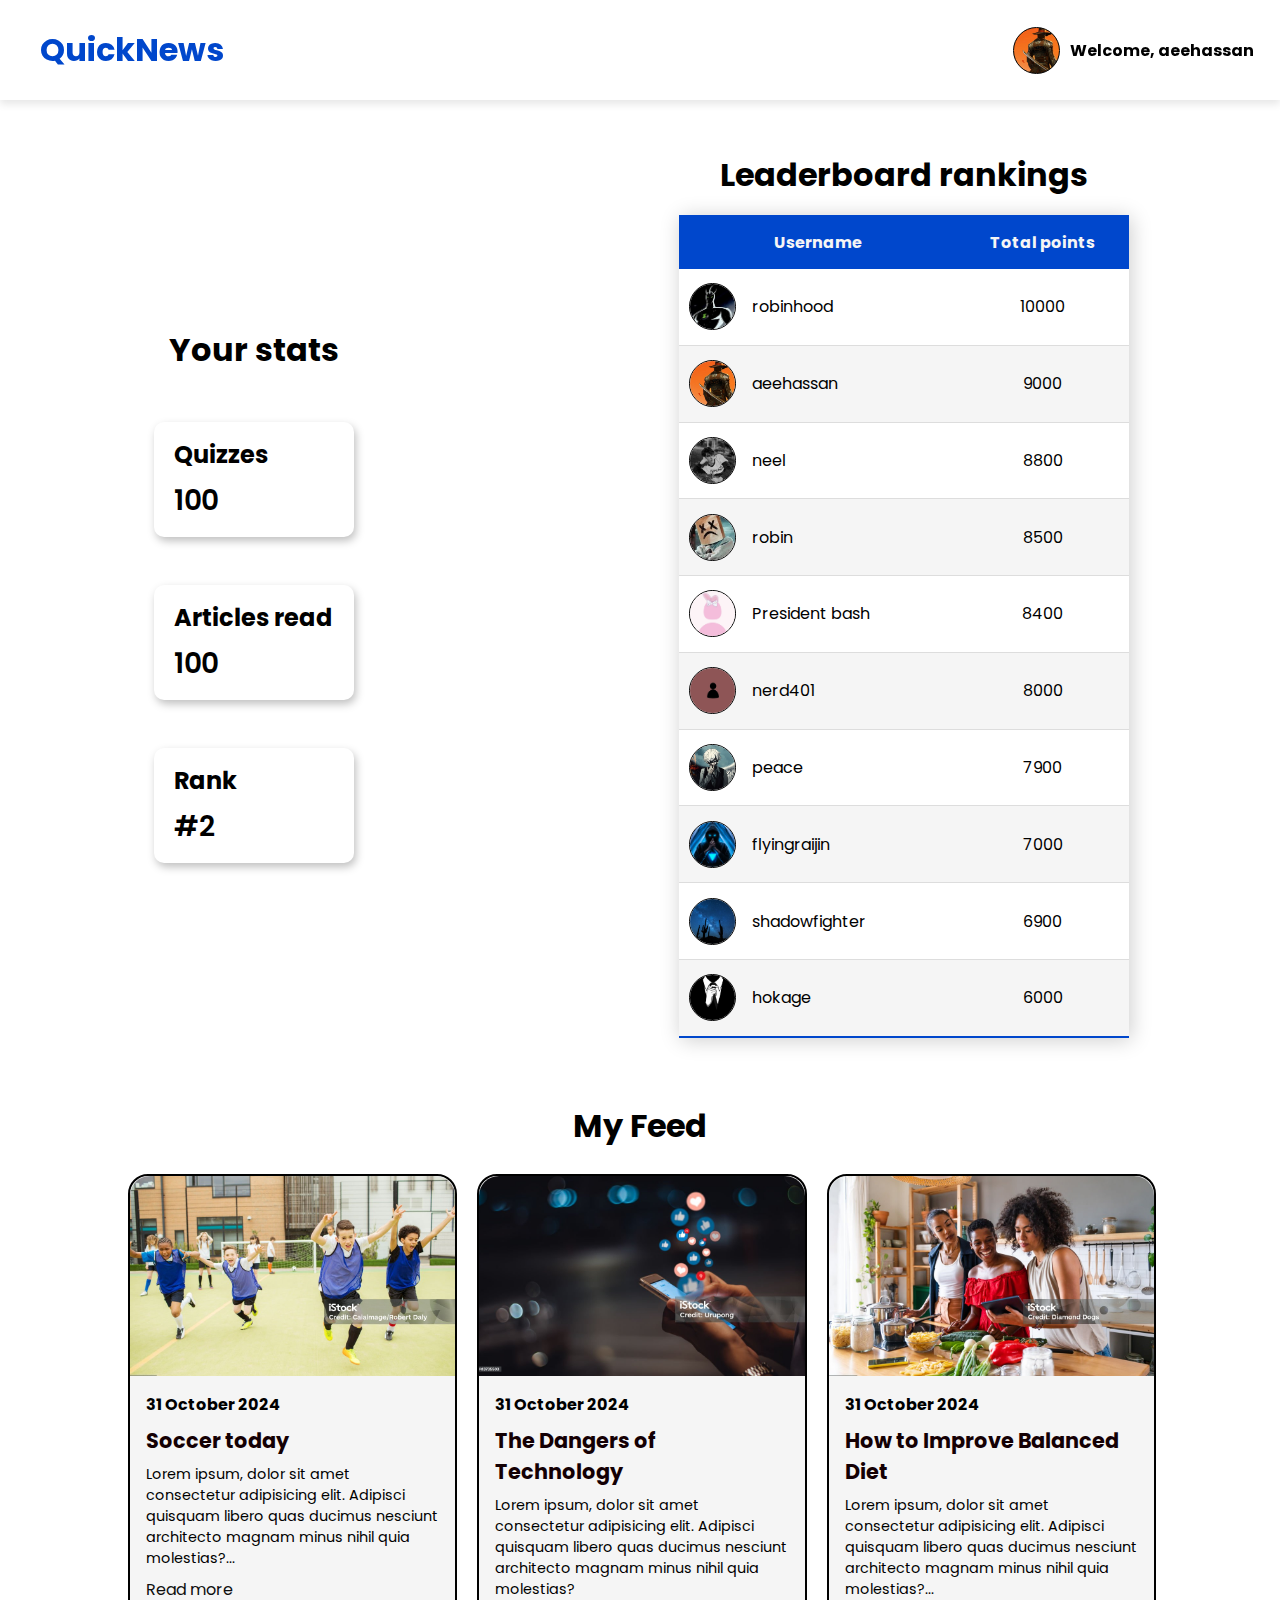
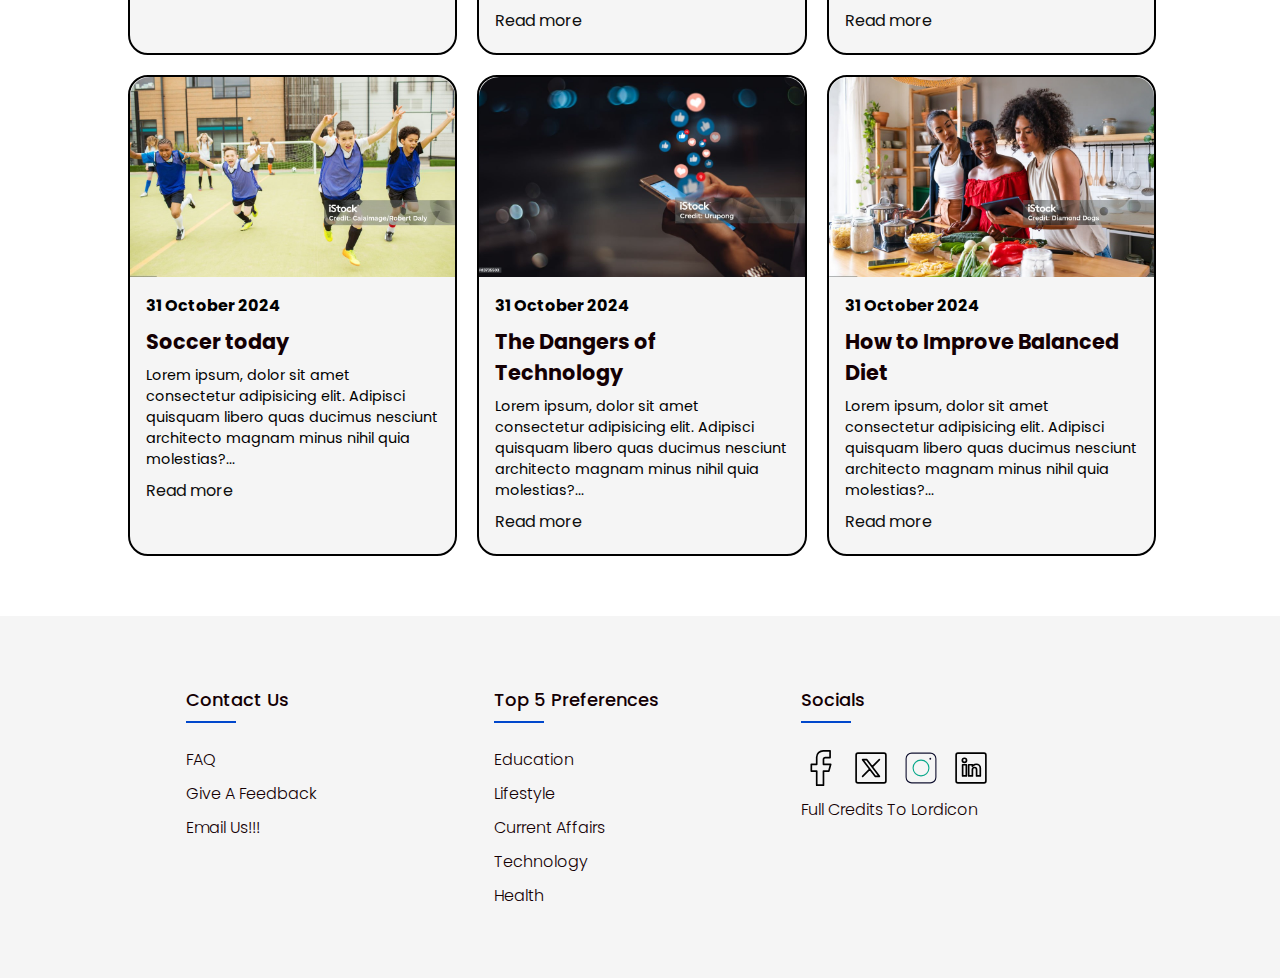
==== dashboard.html @ db24ba30 "v1 finished the mvp" ====
<!-- Dashboard -->
<!DOCTYPE html>
<html lang="en">
	<head>
		<meta charset="UTF-8" />
		<meta name="viewport" content="width=device-width, initial-scale=1.0" />
		<title>Dashboard</title>
		<link rel="stylesheet" href="styles/main.css" />
		<!-- Fonts -->

		<!-- Poppins -->
		<link rel="preconnect" href="https://fonts.googleapis.com" />
		<link rel="preconnect" href="https://fonts.gstatic.com" crossorigin />
		<link
			href="https://fonts.googleapis.com/css2?family=Montserrat:ital,wght@0,100..900;1,100..900&family=Poppins:ital,wght@0,100;0,200;0,300;0,400;0,500;0,600;0,700;0,800;0,900;1,100;1,200;1,300;1,400;1,500;1,600;1,700;1,800;1,900&family=Roboto:ital,wght@0,100;0,300;0,400;0,500;0,700;0,900;1,100;1,300;1,400;1,500;1,700;1,900&display=swap"
			rel="stylesheet"
		/>
	</head>
	<body>
		<!-- 
        Nav bar 💚
        Leaderboard section
        Trending 
        Feed 💚
        Footer 💚      
    -->
		<nav>
			<h1 id="text-logo">QuickNews</h1>
			<div class="profile">
				<div class="profile-image"></div>
				<span class="welcome-message">Welcome, aeehassan</span>
			</div>
		</nav>

		<div class="leaderboard-section">
			<div class="profile-data">
				<h1>Your stats</h1>
				<div class="stat">
					<h2>Quizzes</h2>
					<span>100</span>
				</div>
				<div class="stat">
					<h2>Articles read</h2>
					<span>100</span>
				</div>
				<div class="stat">
					<h2>Rank</h2>
					<span>#2</span>
				</div>
			</div>
			<div class="leaderboard">
				<h1>Leaderboard rankings</h1>
				<table>
					<thead>
						<tr>
							<th>Username</th>
							<th>Total points</th>
						</tr>
					</thead>
					<tbody>
						<tr class="user-data">
							<td class="username">
								<div class="profile-image">
									<img src="./images/profiles/p1.jfif" alt="" />
								</div>
								<span> robinhood </span>
							</td>
							<td class="points">10000</td>
						</tr>
						<tr class="user-data">
							<td class="username">
								<div class="profile-image">
									<img src="./images/pxcowboy-samurai.jpg" alt="" />
								</div>
								<span> aeehassan </span>
							</td>
							<td class="points">9000</td>
						</tr>
						<tr class="user-data">
							<td class="username">
								<div class="profile-image">
									<img src="./images/profiles/p3.jpeg" alt="" />
								</div>
								<span> neel </span>
							</td>
							<td class="points">8800</td>
						</tr>
						<tr class="user-data">
							<td class="username">
								<div class="profile-image">
									<img src="./images/profiles/p4.jfif" alt="" />
								</div>
								<span> robin </span>
							</td>
							<td class="points">8500</td>
						</tr>
						<tr class="user-data">
							<td class="username">
								<div class="profile-image">
									<img src="./images/profiles/p5.webp" alt="" />
								</div>
								<span> President bash </span>
							</td>
							<td class="points">8400</td>
						</tr>
						<tr class="user-data">
							<td class="username">
								<div class="profile-image">
									<img src="./images/profiles/p6.webp" alt="" />
								</div>
								<span> nerd401 </span>
							</td>
							<td class="points">8000</td>
						</tr>
						<tr class="user-data">
							<td class="username">
								<div class="profile-image">
									<img src="./images/profiles/p7.webp" alt="" />
								</div>
								<span> peace </span>
							</td>
							<td class="points">7900</td>
						</tr>
						<tr class="user-data">
							<td class="username">
								<div class="profile-image">
									<img src="./images/profiles/p8.webp" alt="" />
								</div>
								<span> flyingraijin </span>
							</td>
							<td class="points">7000</td>
						</tr>
						<tr class="user-data">
							<td class="username">
								<div class="profile-image">
									<img src="./images/profiles/p9.webp" alt="" />
								</div>
								<span> shadowfighter </span>
							</td>
							<td class="points">6900</td>
						</tr>
						<tr class="user-data">
							<td class="username">
								<div class="profile-image">
									<img src="./images/profiles/p10.webp" alt="" />
								</div>
								<span> hokage </span>
							</td>
							<td class="points">6000</td>
						</tr>
					</tbody>
				</table>
			</div>
		</div>

		<div class="trending-section"></div>

		<div class="news-section">
			<h3>My Feed</h3>
			<div class="container">
				<!-- post 1 -->
				<div class="news-post">
					<div class="post-img">
						<img src="images/posts/one.jpg" alt="post-one" />
					</div>
					<div class="news-text">
						<span class="date">31 October 2024</span>
						<a href="#" class="news-title">Soccer today</a>
						<p>
							Lorem ipsum, dolor sit amet consectetur adipisicing elit. Adipisci
							quisquam libero quas ducimus nesciunt architecto magnam minus
							nihil quia molestias?...
						</p>
						<a href="./newspage.html" class="more">Read more</a>
					</div>
				</div>
				<!-- post 2 -->
				<div class="news-post">
					<div class="post-img">
						<img src="images/posts/two.jpg" alt="post-one" />
					</div>
					<div class="news-text">
						<span class="date">31 October 2024</span>
						<a href="#" class="news-title">The Dangers of Technology</a>
						<p>
							Lorem ipsum, dolor sit amet consectetur adipisicing elit. Adipisci
							quisquam libero quas ducimus nesciunt architecto magnam minus
							nihil quia molestias?
						</p>
						<a href="./newspage.html" class="more">Read more</a>
					</div>
				</div>

				<!-- post 3 -->
				<div class="news-post">
					<div class="post-img">
						<img src="images/posts/three.jpg" alt="post-one" />
					</div>
					<div class="news-text">
						<span class="date">31 October 2024</span>
						<a href="#" class="news-title">How to Improve Balanced Diet</a>
						<p>
							Lorem ipsum, dolor sit amet consectetur adipisicing elit. Adipisci
							quisquam libero quas ducimus nesciunt architecto magnam minus
							nihil quia molestias?...
						</p>
						<a href="./newspage.html" class="more">Read more</a>
					</div>
				</div>
				<!-- post 4 -->
				<div class="news-post">
					<div class="post-img">
						<img src="images/posts/one.jpg" alt="post-one" />
					</div>
					<div class="news-text">
						<span class="date">31 October 2024</span>
						<a href="#" class="news-title">Soccer today</a>
						<p>
							Lorem ipsum, dolor sit amet consectetur adipisicing elit. Adipisci
							quisquam libero quas ducimus nesciunt architecto magnam minus
							nihil quia molestias?...
						</p>
						<a href="./newspage.html" class="more">Read more</a>
					</div>
				</div>

				<!-- post 5 -->
				<div class="news-post">
					<div class="post-img">
						<img src="images/posts/two.jpg" alt="post-one" />
					</div>
					<div class="news-text">
						<span class="date">31 October 2024</span>
						<a href="#" class="news-title">The Dangers of Technology</a>
						<p>
							Lorem ipsum, dolor sit amet consectetur adipisicing elit. Adipisci
							quisquam libero quas ducimus nesciunt architecto magnam minus
							nihil quia molestias?...
						</p>
						<a href="./newspage.html" class="more">Read more</a>
					</div>
				</div>
				<!-- post 6 -->
				<div class="news-post">
					<div class="post-img">
						<img src="images/posts/three.jpg" alt="post-one" />
					</div>
					<div class="news-text">
						<span class="date">31 October 2024</span>
						<a href="#" class="news-title">How to Improve Balanced Diet</a>
						<p>
							Lorem ipsum, dolor sit amet consectetur adipisicing elit. Adipisci
							quisquam libero quas ducimus nesciunt architecto magnam minus
							nihil quia molestias?...
						</p>
						<a href="./newspage.html" class="more">Read more</a>
					</div>
				</div>
			</div>
			<!-- A page nav to move b/w pages -->
		</div>

		<footer class="footer">
			<div class="container">
				<div class="row">
					<div class="footer-col">
						<h4>contact us</h4>
						<ul>
							<li><a href="#">FAQ</a></li>
							<li><a href="#">Give a feedback</a></li>
							<li><a href="#">Email us!!!</a></li>
						</ul>
					</div>
					<div class="footer-col">
						<h4>Top 5 Preferences</h4>
						<ul>
							<li><a href="#">education</a></li>
							<li><a href="#">lifestyle</a></li>
							<li><a href="#">current affairs</a></li>
							<li><a href="#">technology</a></li>
							<li><a href="#">health</a></li>
						</ul>
					</div>
					<div class="footer-col">
						<h4>socials</h4>
						<div class="social-links">
							<a href="#" id="facebook"
								><img src="./images/icons/facebook.svg" alt=""
							/></a>
							<a href="#" id="twitter"
								><img src="./images/icons/twitter.svg" alt=""
							/></a>
							<a href="#" id="instagram"
								><img src="./images/icons/instagram.svg" alt=""
							/></a>
							<a href="#" id="linkedin"
								><img src="./images/icons/linkedin.svg" alt=""
							/></a>
						</div>
						<li>
							<a href="https://lordicon.com/" target="_blank"
								>Full credits to Lordicon</a
							>
						</li>
					</div>
				</div>
			</div>
		</footer>
	</body>
</html>
---- styles/main.css ----
/* 
	#140004 - licorice
	#0047CC - violet blue
	#F5F5F5 - white smoke
*/

/* General styling */
* {
	margin: 0;
	padding: 0;
	font-family: Poppins;
	scrollbar-color: unset;
	scrollbar-width: none;
}
a {
	text-decoration: none;
}
li {
	list-style: none;
}

nav {
	position: sticky;
	top: 0px;
	z-index: 10;
	background-color: #ffffff;
	width: 100vw;
	height: 100px;
	display: flex;
	justify-content: space-between;
	align-items: center;
	box-shadow: 0px 4px 8px rgba(0, 0, 0, 0.1);
}
nav > #text-logo {
	margin-left: 2.5rem;
	color: #0047cc;
}
nav > .profile {
	display: flex;
	gap: 10px;
	align-items: center;
	margin-right: 2vw;
	font-weight: bold;
}
nav .profile-image {
	width: 45px;
	height: 45px;
	border-radius: 50%;
	border: 0.5px solid black;
	background-image: url("../images/pxcowboy-samurai.jpg");
	background-position: center;
	background-size: cover;
}

/*  */
.leaderboard-section {
	padding-top: 4vw;
	display: flex;
	justify-content: space-around;
	align-items: center;
	flex-wrap: wrap;
	gap: 30px;
	padding-left: 0.4rem;
	padding-right: 0.2rem;
}
.leaderboard-section .profile-data {
	width: 200px;
	display: flex;
	flex-direction: column;
	gap: 3rem;
}
.leaderboard-section .profile-data h1 {
	text-align: center;
}
.leaderboard-section .profile-data .stat {
	padding: 15px 20px;
	border-radius: 10px;
	display: flex;
	flex-direction: column;
	gap: 0.5rem;
	box-shadow: 2px 4px 8px rgba(0, 0, 0, 0.25);
}
.leaderboard-section .profile-data .stat span {
	font-weight: 550;
	font-size: 1.75rem;
}
.leaderboard {
	display: flex;
	flex-direction: column;
	gap: 1rem;
	align-items: center;
}
.leaderboard > table {
	width: 450px;
	border-collapse: collapse;
	box-shadow: 2px 2px 20px rgba(0, 0, 0, 0.2);
}
.leaderboard > table thead tr {
	background-color: #0047cc;
	color: #f5f5f5;
}
.leaderboard > table tbody tr {
	border-bottom: 1px solid #ddd;
}
.leaderboard > table tbody tr:hover {
	cursor: pointer;
}
.leaderboard > table tbody tr:nth-child(even) {
	background-color: #f5f5f5;
}
.leaderboard > table tbody tr:last-child {
	border-bottom: 2px solid #0047cc;
}
.leaderboard > table th,
.leaderboard > table td {
	padding: 0.9rem 0.625rem;
}
.leaderboard > table .points {
	text-align: center;
}
.leaderboard > table .username {
	display: flex;
	align-items: center;
	gap: 1rem;
}
.leaderboard .profile-image {
	width: 45px;
	height: 45px;
	border-radius: 50%;
	border: 0.5px solid black;
}
.leaderboard .profile-image img {
	object-fit: cover;
	object-position: center;
	width: 100%;
	height: 100%;
	border-radius: 50%;
}
/*  */
.news-section {
	width: 100vw;
	padding-top: 4rem;
	padding-bottom: 4rem;
	display: flex;
	flex-direction: column;
	align-items: center;
	gap: 1.5rem;
}
.news-section > .container {
	width: 80%;
	display: grid;
	grid-template-columns: repeat(3, 1fr);
	grid-auto-rows: auto; /* Allows rows to adjust to content */
	gap: 1.5rem;
}

.news-post {
	width: 100%;
	height: 100%;
	border-radius: 20px;
	font-family: Poppins;
	background-color: #f5f5f5;
	border: 2px solid black;
	display: flex;
	flex-direction: column;
}

.news-post > .post-img {
	width: 100%;
	height: 200px;
}

.news-post > .post-img > img {
	width: 100%;
	height: 100%;
	object-fit: cover;
	object-position: center;
	border-top-left-radius: 20px;
	border-top-right-radius: 20px;
}

.news-post > .news-text {
	padding: 1rem;
	display: flex;
	flex-direction: column;
	gap: 0.5rem;
}
.news-section > h3 {
	font-size: 2rem;
}
.news-text > .date {
	font-weight: bold;
	font-size: 0.9rems;
}
.news-text > .news-title {
	color: #140004;
	font-size: 1.3rem;
	font-weight: 700;
}
.news-text > .news-title:hover {
	color: #0047ccc2;
	transition: all ease 0.3s;
}
.news-text > p {
	font-size: 0.9rem;
}
.news-text .more {
	color: #0f0f0f;
}
.news-text .more:hover {
	color: #0047ccc2;
	text-decoration: underline;
	transition: all ease 0.3s;
}
/*  */

.footer {
	background-color: #f5f5f5;
	padding: 70px 0;
	font-family: Poppins;
	line-height: 1.5;
}
.footer > .container {
	max-width: 1170px;
	margin: auto;
}
.container > .row {
	display: flex;
	flex-wrap: wrap;
	gap: 15px;
	justify-content: center;
}
.footer-col {
	width: 25%;
}
.footer-col h4 {
	font-size: 18px;
	color: #140004;
	text-transform: capitalize;
	margin-bottom: 35px;
	font-weight: 500;
	position: relative;
}
/* This is to create that underline effect */
.footer-col h4::before {
	content: "";
	position: absolute;
	left: 0;
	bottom: -10px;
	background-color: #0047cc;
	height: 2px;
	width: 50px;
}
.footer-col ul {
	list-style: none;
	display: flex;
	flex-direction: column;
	gap: 10px;
}
.footer-col ul li a {
	font-size: 16px;
	text-transform: capitalize;
	color: #140004;
	text-decoration: none;
	font-weight: 300;
	display: block;
	transition: 0.3s ease;
}
.footer-col ul li a:hover {
	color: #0047cc;
	padding-left: 8px;
}
.footer-col .social-links {
	display: flex;
	gap: 10px;
	height: 50px;
}
.footer-col .social-links a > img {
	height: 40px;
	width: 40px;
	transition: 0.2s ease-out;
}
.footer-col .social-links a > img:hover {
	height: 45px;
	width: 45px;
}
.footer-col:last-child li a {
	font-size: 1rem;
	text-transform: capitalize;
	color: #140004;
	text-decoration: none;
	font-weight: 300;
	transition: 0.3s ease;
}
.footer-col:last-child li a:hover {
	color: #0047cc;
	padding-left: 8px;
}

/* Responsiveness */
@media screen and (max-width: 425px) {
	/* For a visually appealing UI on mobile */
	nav {
		justify-content: center;
	}
	nav > #text-logo {
		display: none;
	}
	nav > .profile {
		margin-right: 0;
	}
}
/* Footer section */
@media (max-width: 767px) {
	.footer-col {
		width: 50%;
		margin-bottom: 30px;
	}
}
@media (max-width: 574px) {
	.row {
		margin-left: 5vw;
	}
	.footer-col {
		width: 100%;
	}
}
/* news-section container */

@media screen and (min-width: 1900px) {
	.news-section > .container {
		grid-template-columns: repeat(4, 1fr);
	}
}

@media screen and (max-width: 1200px) {
	.news-section > .container {
		grid-template-columns: repeat(3, 1fr);
	}
}

@media screen and (max-width: 800px) {
	.news-section > .container {
		grid-template-columns: 1fr;
	}
}
@media screen and (max-width: 450px) {
	.leaderboard > table {
		width: 80vw;
	}
}
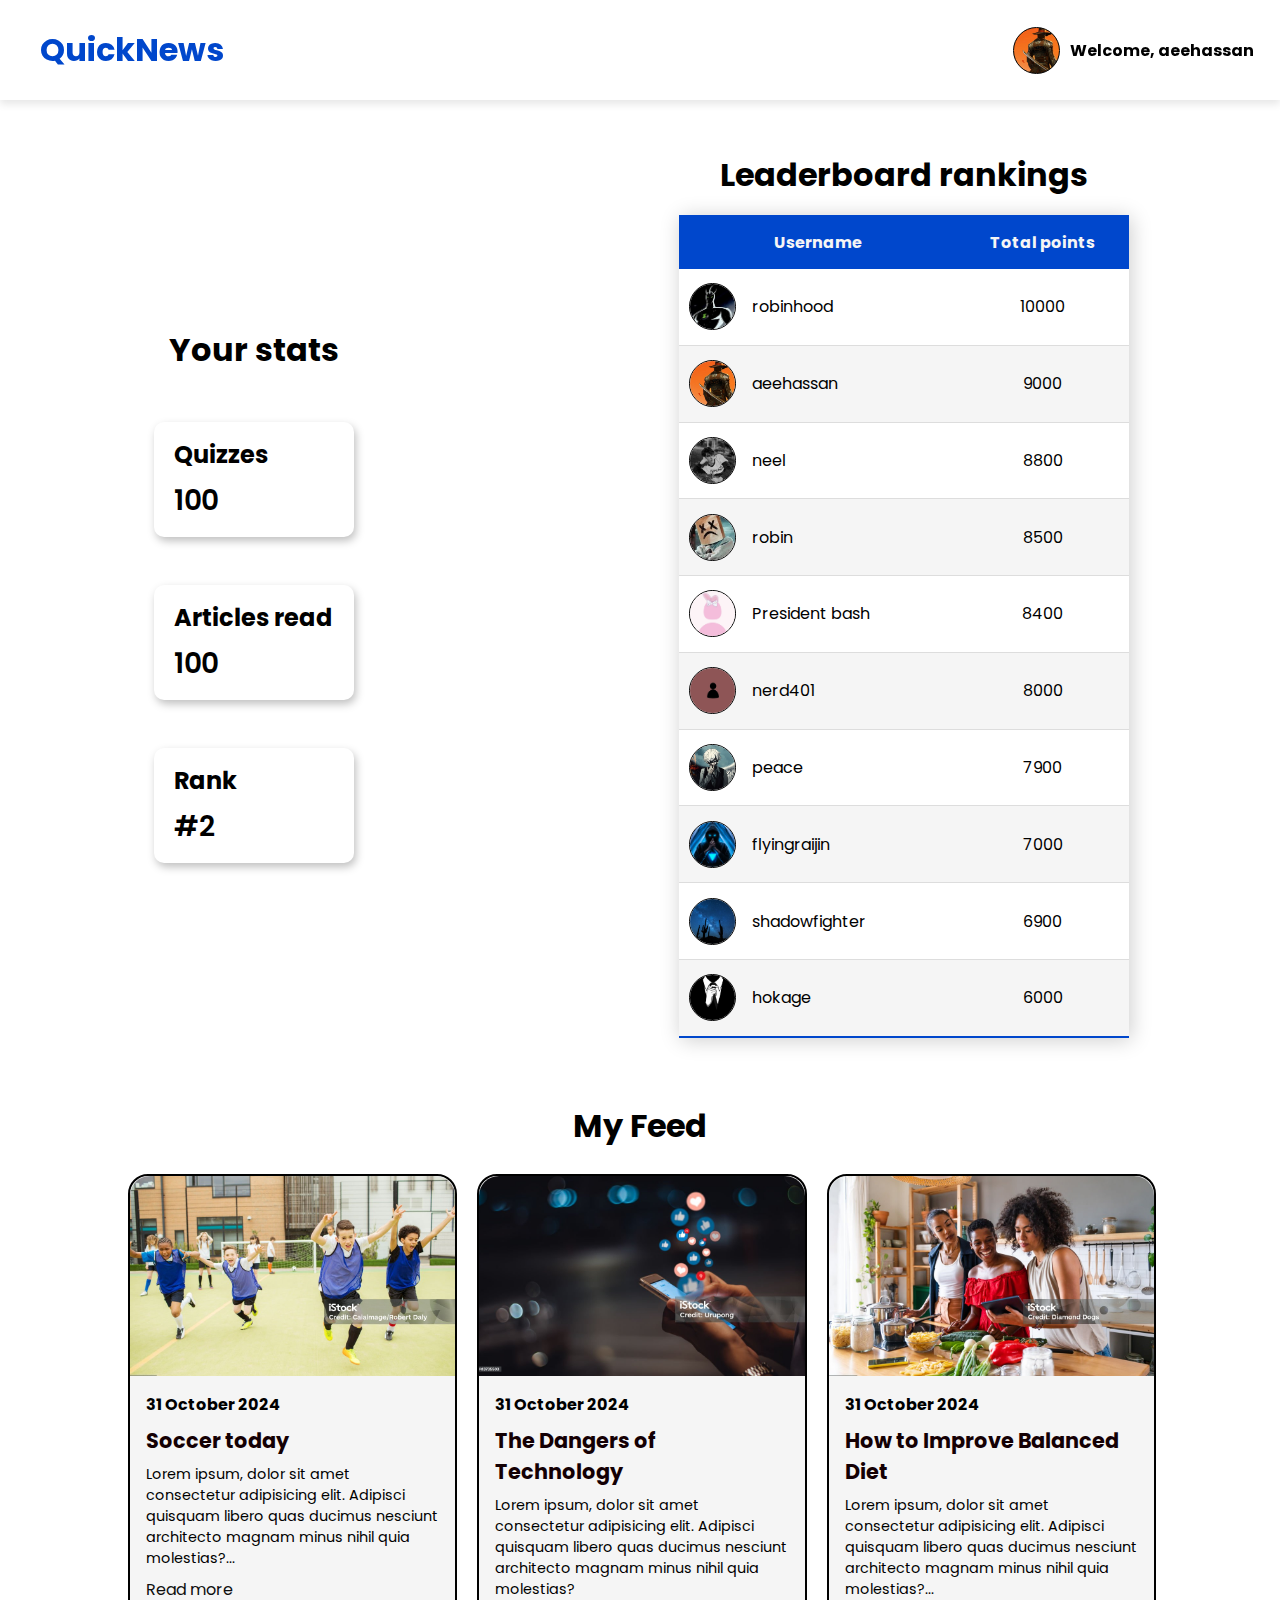
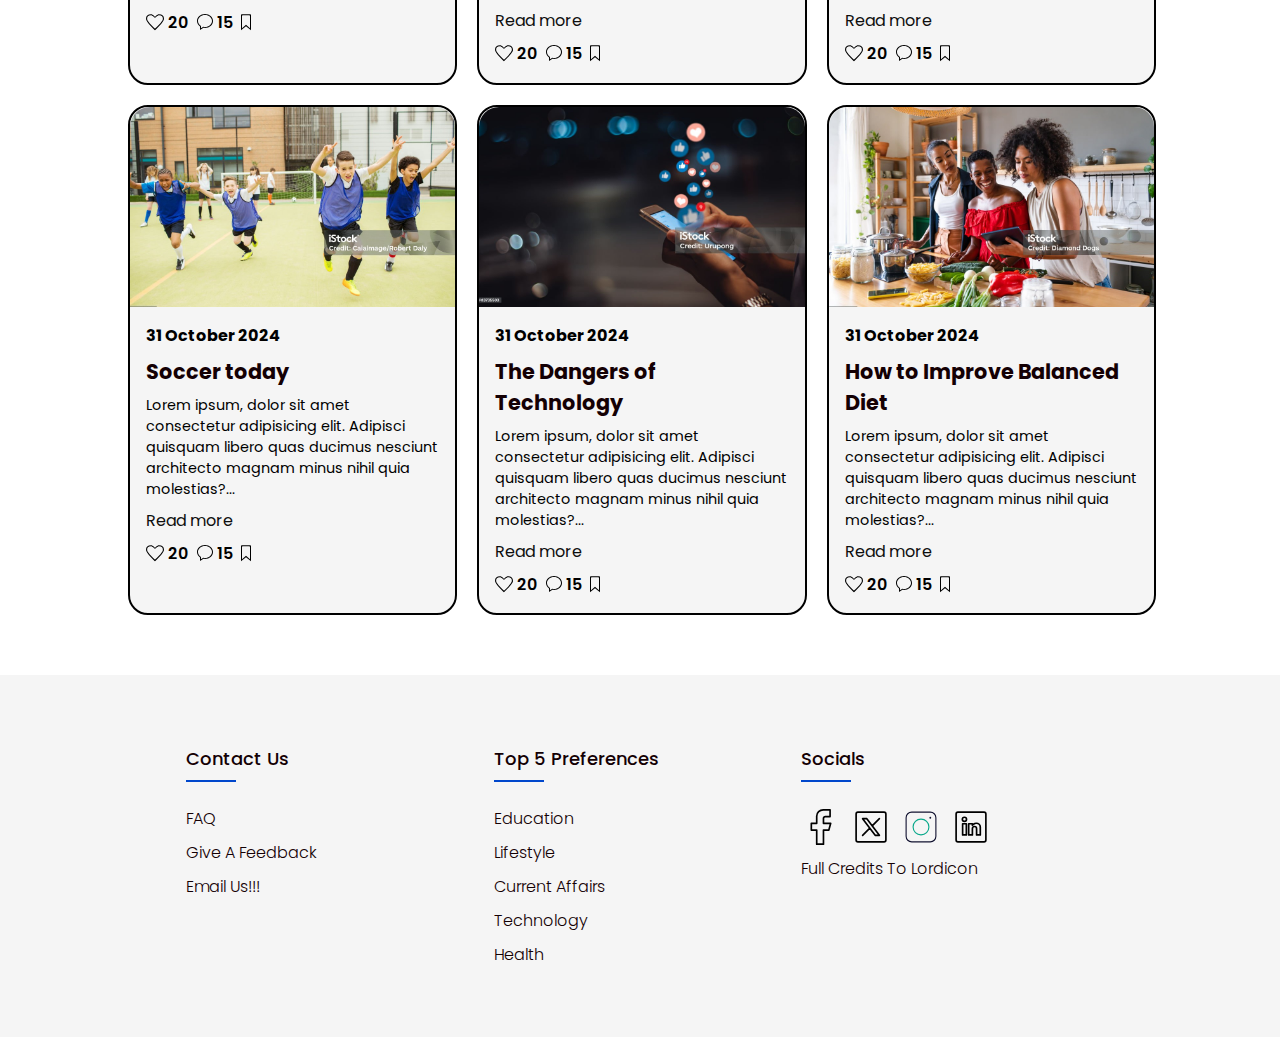
==== commit c3501844: "Added animated nav in newspage" ====
--- a/dashboard.html
+++ b/dashboard.html
@@ -173,6 +173,50 @@
 						</p>
 						<a href="./newspage.html" class="more">Read more</a>
 					</div>
+					<div class="interaction-btns">
+						<div class="interaction">
+							<!-- Like btn -->
+							<svg
+								width="18"
+								height="16"
+								viewBox="0 0 18 16"
+								fill="currentColor"
+								xmlns="http://www.w3.org/2000/svg"
+								id="like"
+							>
+								<path
+									fill-rule="evenodd"
+									clip-rule="evenodd"
+									d="M9 16C9 16 0 7.64952 0 4.68445C0 1.52744 1.64588 0 5.0625 0C6.75 0 9 2.5811 9 2.5811C9 2.5811 11.25 0 12.9375 0C16.3541 0 18 1.52644 18 4.68445C18 7.64952 9 16 9 16ZM12.9375 1.03264C12.0499 1.03264 9 3.61179 9 3.61179C9 3.61179 5.949 1.03264 5.0625 1.03264C2.07225 1.03264 1.125 2.15932 1.125 4.82149C1.125 7.32371 9 14.4504 9 14.4504C9 14.4504 16.875 7.32371 16.875 4.82149C16.875 2.15932 15.9277 1.03264 12.9375 1.03264Z"
+									fill="currentColor"
+								/>
+							</svg>
+
+							<span>20</span>
+						</div>
+						<div class="interaction">
+							<img src="./images/icons/comment.svg" alt="comment" />
+							<span>15</span>
+						</div>
+						<div class="interaction">
+							<!-- Save btn -->
+							<svg
+								width="10"
+								height="16"
+								viewBox="0 0 10 16"
+								fill="currentColor"
+								xmlns="http://www.w3.org/2000/svg"
+								id="save"
+							>
+								<path
+									fill-rule="evenodd"
+									clip-rule="evenodd"
+									d="M5 12L0 16V1C0 0.447715 0.447715 0 1 0H9C9.55228 0 10 0.447715 10 1V16L5 12ZM9 2C9 1.44772 8.55229 1 8 1H2C1.44772 1 1 1.44772 1 2V14L5 10.5L9 14V2Z"
+									fill="currentColor"
+								/>
+							</svg>
+						</div>
+					</div>
 				</div>
 				<!-- post 2 -->
 				<div class="news-post">
@@ -189,6 +233,50 @@
 						</p>
 						<a href="./newspage.html" class="more">Read more</a>
 					</div>
+					<div class="interaction-btns">
+						<div class="interaction">
+							<!-- Like btn -->
+							<svg
+								width="18"
+								height="16"
+								viewBox="0 0 18 16"
+								fill="currentColor"
+								xmlns="http://www.w3.org/2000/svg"
+								id="like"
+							>
+								<path
+									fill-rule="evenodd"
+									clip-rule="evenodd"
+									d="M9 16C9 16 0 7.64952 0 4.68445C0 1.52744 1.64588 0 5.0625 0C6.75 0 9 2.5811 9 2.5811C9 2.5811 11.25 0 12.9375 0C16.3541 0 18 1.52644 18 4.68445C18 7.64952 9 16 9 16ZM12.9375 1.03264C12.0499 1.03264 9 3.61179 9 3.61179C9 3.61179 5.949 1.03264 5.0625 1.03264C2.07225 1.03264 1.125 2.15932 1.125 4.82149C1.125 7.32371 9 14.4504 9 14.4504C9 14.4504 16.875 7.32371 16.875 4.82149C16.875 2.15932 15.9277 1.03264 12.9375 1.03264Z"
+									fill="currentColor"
+								/>
+							</svg>
+
+							<span>20</span>
+						</div>
+						<div class="interaction">
+							<img src="./images/icons/comment.svg" alt="comment" />
+							<span>15</span>
+						</div>
+						<div class="interaction">
+							<!-- Save btn -->
+							<svg
+								width="10"
+								height="16"
+								viewBox="0 0 10 16"
+								fill="currentColor"
+								xmlns="http://www.w3.org/2000/svg"
+								id="save"
+							>
+								<path
+									fill-rule="evenodd"
+									clip-rule="evenodd"
+									d="M5 12L0 16V1C0 0.447715 0.447715 0 1 0H9C9.55228 0 10 0.447715 10 1V16L5 12ZM9 2C9 1.44772 8.55229 1 8 1H2C1.44772 1 1 1.44772 1 2V14L5 10.5L9 14V2Z"
+									fill="currentColor"
+								/>
+							</svg>
+						</div>
+					</div>
 				</div>
 
 				<!-- post 3 -->
@@ -206,6 +294,50 @@
 						</p>
 						<a href="./newspage.html" class="more">Read more</a>
 					</div>
+					<div class="interaction-btns">
+						<div class="interaction">
+							<!-- Like btn -->
+							<svg
+								width="18"
+								height="16"
+								viewBox="0 0 18 16"
+								fill="currentColor"
+								xmlns="http://www.w3.org/2000/svg"
+								id="like"
+							>
+								<path
+									fill-rule="evenodd"
+									clip-rule="evenodd"
+									d="M9 16C9 16 0 7.64952 0 4.68445C0 1.52744 1.64588 0 5.0625 0C6.75 0 9 2.5811 9 2.5811C9 2.5811 11.25 0 12.9375 0C16.3541 0 18 1.52644 18 4.68445C18 7.64952 9 16 9 16ZM12.9375 1.03264C12.0499 1.03264 9 3.61179 9 3.61179C9 3.61179 5.949 1.03264 5.0625 1.03264C2.07225 1.03264 1.125 2.15932 1.125 4.82149C1.125 7.32371 9 14.4504 9 14.4504C9 14.4504 16.875 7.32371 16.875 4.82149C16.875 2.15932 15.9277 1.03264 12.9375 1.03264Z"
+									fill="currentColor"
+								/>
+							</svg>
+
+							<span>20</span>
+						</div>
+						<div class="interaction">
+							<img src="./images/icons/comment.svg" alt="comment" />
+							<span>15</span>
+						</div>
+						<div class="interaction">
+							<!-- Save btn -->
+							<svg
+								width="10"
+								height="16"
+								viewBox="0 0 10 16"
+								fill="currentColor"
+								xmlns="http://www.w3.org/2000/svg"
+								id="save"
+							>
+								<path
+									fill-rule="evenodd"
+									clip-rule="evenodd"
+									d="M5 12L0 16V1C0 0.447715 0.447715 0 1 0H9C9.55228 0 10 0.447715 10 1V16L5 12ZM9 2C9 1.44772 8.55229 1 8 1H2C1.44772 1 1 1.44772 1 2V14L5 10.5L9 14V2Z"
+									fill="currentColor"
+								/>
+							</svg>
+						</div>
+					</div>
 				</div>
 				<!-- post 4 -->
 				<div class="news-post">
@@ -222,6 +354,50 @@
 						</p>
 						<a href="./newspage.html" class="more">Read more</a>
 					</div>
+					<div class="interaction-btns">
+						<div class="interaction">
+							<!-- Like btn -->
+							<svg
+								width="18"
+								height="16"
+								viewBox="0 0 18 16"
+								fill="currentColor"
+								xmlns="http://www.w3.org/2000/svg"
+								id="like"
+							>
+								<path
+									fill-rule="evenodd"
+									clip-rule="evenodd"
+									d="M9 16C9 16 0 7.64952 0 4.68445C0 1.52744 1.64588 0 5.0625 0C6.75 0 9 2.5811 9 2.5811C9 2.5811 11.25 0 12.9375 0C16.3541 0 18 1.52644 18 4.68445C18 7.64952 9 16 9 16ZM12.9375 1.03264C12.0499 1.03264 9 3.61179 9 3.61179C9 3.61179 5.949 1.03264 5.0625 1.03264C2.07225 1.03264 1.125 2.15932 1.125 4.82149C1.125 7.32371 9 14.4504 9 14.4504C9 14.4504 16.875 7.32371 16.875 4.82149C16.875 2.15932 15.9277 1.03264 12.9375 1.03264Z"
+									fill="currentColor"
+								/>
+							</svg>
+
+							<span>20</span>
+						</div>
+						<div class="interaction">
+							<img src="./images/icons/comment.svg" alt="comment" />
+							<span>15</span>
+						</div>
+						<div class="interaction">
+							<!-- Save btn -->
+							<svg
+								width="10"
+								height="16"
+								viewBox="0 0 10 16"
+								fill="currentColor"
+								xmlns="http://www.w3.org/2000/svg"
+								id="save"
+							>
+								<path
+									fill-rule="evenodd"
+									clip-rule="evenodd"
+									d="M5 12L0 16V1C0 0.447715 0.447715 0 1 0H9C9.55228 0 10 0.447715 10 1V16L5 12ZM9 2C9 1.44772 8.55229 1 8 1H2C1.44772 1 1 1.44772 1 2V14L5 10.5L9 14V2Z"
+									fill="currentColor"
+								/>
+							</svg>
+						</div>
+					</div>
 				</div>
 
 				<!-- post 5 -->
@@ -239,6 +415,50 @@
 						</p>
 						<a href="./newspage.html" class="more">Read more</a>
 					</div>
+					<div class="interaction-btns">
+						<div class="interaction">
+							<!-- Like btn -->
+							<svg
+								width="18"
+								height="16"
+								viewBox="0 0 18 16"
+								fill="currentColor"
+								xmlns="http://www.w3.org/2000/svg"
+								id="like"
+							>
+								<path
+									fill-rule="evenodd"
+									clip-rule="evenodd"
+									d="M9 16C9 16 0 7.64952 0 4.68445C0 1.52744 1.64588 0 5.0625 0C6.75 0 9 2.5811 9 2.5811C9 2.5811 11.25 0 12.9375 0C16.3541 0 18 1.52644 18 4.68445C18 7.64952 9 16 9 16ZM12.9375 1.03264C12.0499 1.03264 9 3.61179 9 3.61179C9 3.61179 5.949 1.03264 5.0625 1.03264C2.07225 1.03264 1.125 2.15932 1.125 4.82149C1.125 7.32371 9 14.4504 9 14.4504C9 14.4504 16.875 7.32371 16.875 4.82149C16.875 2.15932 15.9277 1.03264 12.9375 1.03264Z"
+									fill="currentColor"
+								/>
+							</svg>
+
+							<span>20</span>
+						</div>
+						<div class="interaction">
+							<img src="./images/icons/comment.svg" alt="comment" />
+							<span>15</span>
+						</div>
+						<div class="interaction">
+							<!-- Save btn -->
+							<svg
+								width="10"
+								height="16"
+								viewBox="0 0 10 16"
+								fill="currentColor"
+								xmlns="http://www.w3.org/2000/svg"
+								id="save"
+							>
+								<path
+									fill-rule="evenodd"
+									clip-rule="evenodd"
+									d="M5 12L0 16V1C0 0.447715 0.447715 0 1 0H9C9.55228 0 10 0.447715 10 1V16L5 12ZM9 2C9 1.44772 8.55229 1 8 1H2C1.44772 1 1 1.44772 1 2V14L5 10.5L9 14V2Z"
+									fill="currentColor"
+								/>
+							</svg>
+						</div>
+					</div>
 				</div>
 				<!-- post 6 -->
 				<div class="news-post">
@@ -254,6 +474,50 @@
 							nihil quia molestias?...
 						</p>
 						<a href="./newspage.html" class="more">Read more</a>
+					</div>
+					<div class="interaction-btns">
+						<div class="interaction">
+							<!-- Like btn -->
+							<svg
+								width="18"
+								height="16"
+								viewBox="0 0 18 16"
+								fill="currentColor"
+								xmlns="http://www.w3.org/2000/svg"
+								id="like"
+							>
+								<path
+									fill-rule="evenodd"
+									clip-rule="evenodd"
+									d="M9 16C9 16 0 7.64952 0 4.68445C0 1.52744 1.64588 0 5.0625 0C6.75 0 9 2.5811 9 2.5811C9 2.5811 11.25 0 12.9375 0C16.3541 0 18 1.52644 18 4.68445C18 7.64952 9 16 9 16ZM12.9375 1.03264C12.0499 1.03264 9 3.61179 9 3.61179C9 3.61179 5.949 1.03264 5.0625 1.03264C2.07225 1.03264 1.125 2.15932 1.125 4.82149C1.125 7.32371 9 14.4504 9 14.4504C9 14.4504 16.875 7.32371 16.875 4.82149C16.875 2.15932 15.9277 1.03264 12.9375 1.03264Z"
+									fill="currentColor"
+								/>
+							</svg>
+
+							<span>20</span>
+						</div>
+						<div class="interaction">
+							<img src="./images/icons/comment.svg" alt="comment" />
+							<span>15</span>
+						</div>
+						<div class="interaction">
+							<!-- Save btn -->
+							<svg
+								width="10"
+								height="16"
+								viewBox="0 0 10 16"
+								fill="currentColor"
+								xmlns="http://www.w3.org/2000/svg"
+								id="save"
+							>
+								<path
+									fill-rule="evenodd"
+									clip-rule="evenodd"
+									d="M5 12L0 16V1C0 0.447715 0.447715 0 1 0H9C9.55228 0 10 0.447715 10 1V16L5 12ZM9 2C9 1.44772 8.55229 1 8 1H2C1.44772 1 1 1.44772 1 2V14L5 10.5L9 14V2Z"
+									fill="currentColor"
+								/>
+							</svg>
+						</div>
 					</div>
 				</div>
 			</div>
--- a/styles/main.css
+++ b/styles/main.css
@@ -180,7 +180,7 @@
 }
 
 .news-post > .news-text {
-	padding: 1rem;
+	padding: 1rem 1rem 0.5rem 1rem;
 	display: flex;
 	flex-direction: column;
 	gap: 0.5rem;
@@ -211,6 +211,35 @@
 	color: #0047ccc2;
 	text-decoration: underline;
 	transition: all ease 0.3s;
+}
+.news-post .interaction-btns {
+	display: flex;
+	gap: 8px;
+	padding-left: 1rem;
+	padding-bottom: 0.8rem;
+}
+.interaction-btns .interaction {
+	display: flex;
+	align-items: center;
+	gap: 4px;
+}
+.interaction-btns .interaction:hover {
+	cursor: pointer;
+}
+.interaction > svg {
+	height: 1.4rem;
+}
+.interaction > img {
+	height: 1rem;
+}
+.interaction > span {
+	font-weight: 520;
+}
+.interaction:hover > #like {
+	color: red;
+}
+.interaction:hover > #save {
+	color: #0047cc;
 }
 /*  */
 
@@ -332,7 +361,12 @@
 		grid-template-columns: repeat(4, 1fr);
 	}
 }
-
+@media screen and (min-width: 1500px) {
+	nav {
+		justify-content: center;
+		gap: 25vw;
+	}
+}
 @media screen and (max-width: 1200px) {
 	.news-section > .container {
 		grid-template-columns: repeat(3, 1fr);
